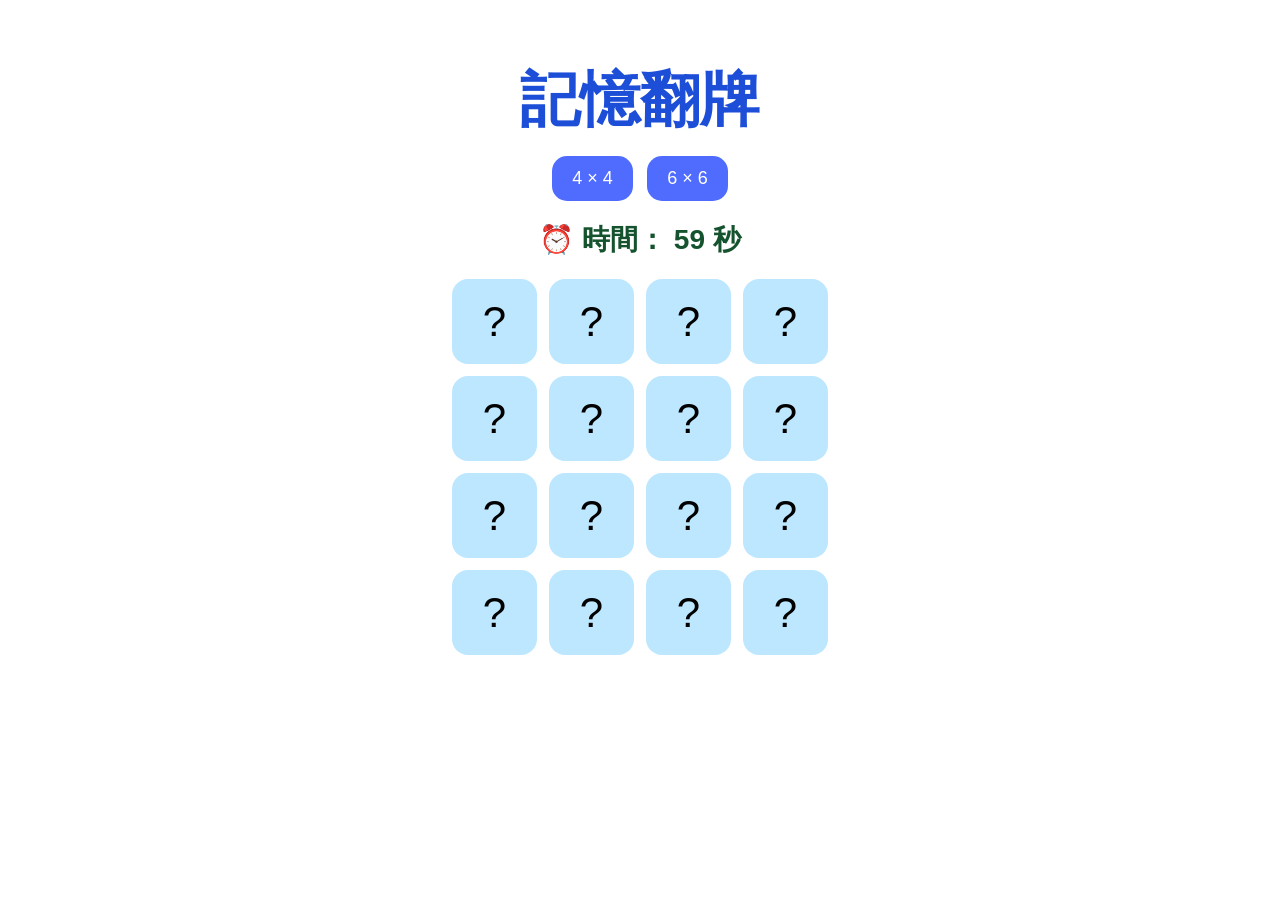
==== 記憶翻卡牌.html @ b51187d8 "Update 記憶翻卡牌.html" ====
<!DOCTYPE html>
<html lang="zh-Hant">
<head>
<meta charset="UTF-8">
<meta name="viewport" content="width=device-width, initial-scale=1.0">
<title>記憶翻牌</title>

<style>
*{
    box-sizing:border-box;
}

body{
    margin:0;
    font-family:"Microsoft JhengHei",sans-serif;
    text-align:center;

    background-image:url("background.png");
    background-size:cover;
    background-position:center;
    background-repeat:no-repeat;
    background-attachment:fixed;

    min-height:100vh;
}

.overlay{
    min-height:100vh;
    background:rgba(255,255,255,0.25);
    padding:20px;
}

h1{
    color:#1d4ed8;
    font-size:60px;
    margin-bottom:10px;
    text-shadow:2px 2px 5px white;
}

button{
    border:none;
    border-radius:15px;
    padding:12px 20px;
    margin:5px;
    font-size:18px;
    cursor:pointer;
    background:#4f6cff;
    color:white;
}

button:hover{
    opacity:0.9;
}

.info{
    font-size:28px;
    margin:15px;
    color:#14532d;
    font-weight:bold;
}

#game{
    display:grid;
    gap:12px;
    justify-content:center;
    margin-top:20px;
}

.card{
    width:85px;
    height:85px;

    display:flex;
    justify-content:center;
    align-items:center;

    background:#bde7ff;

    border-radius:16px;

    font-size:42px;
    cursor:pointer;

    user-select:none;

    transition:.3s;
}

.card.flipped{
    background:white;
}

.card.matched{
    background:#86efac;
}

.popup{
    display:none;

    position:fixed;
    inset:0;

    background:rgba(0,0,0,.5);

    justify-content:center;
    align-items:center;
}

.popup-box{
    background:white;
    padding:30px;
    border-radius:20px;
    min-width:280px;
}

.win-title{
    color:#eab308;
    font-size:32px;
}

.lose-title{
    color:#6b7280;
    font-size:32px;
}

.lose{
    animation:shake .5s;
}

@keyframes shake{
    0%{transform:translateX(0);}
    25%{transform:translateX(-10px);}
    50%{transform:translateX(10px);}
    75%{transform:translateX(-10px);}
    100%{transform:translateX(0);}
}
</style>
</head>

<body>

<div class="overlay">

<h1>記憶翻牌</h1>

<button onclick="startGame(4)">4 × 4</button>
<button onclick="startGame(6)">6 × 6</button>

<div class="info">
⏰ 時間：
<span id="timer">60</span>
秒
</div>

<div id="game"></div>

</div>

<!-- 成功 -->
<div id="winPopup" class="popup">
    <div class="popup-box">
        <div class="win-title">⭐ 恭喜完成！ ⭐</div>

        <p>你成功完成挑戰！</p>

        <button onclick="restartGame()">
            再來一局
        </button>
    </div>
</div>

<!-- 失敗 -->
<div id="losePopup" class="popup">
    <div class="popup-box lose">
        <div class="lose-title">☁️ 挑戰失敗 ☁️</div>

        <p>時間到！再試一次吧！</p>

        <button onclick="restartGame()">
            重新挑戰
        </button>
    </div>
</div>

<script>

const emojis = [
'🐶','🐱','🐰','🐻',
'🐼','🐸','🐷','🐥',
'🍎','🍓','🍋','🍇',
'⭐','🌸','☁️','🎈',
'🍀','❤️'
];

let firstCard = null;
let secondCard = null;
let lockBoard = false;

let boardSize = 4;

let timeLeft = 60;
let timerInterval;

function shuffle(array){

    for(let i=array.length-1;i>0;i--){

        let j=Math.floor(Math.random()*(i+1));

        [array[i],array[j]]=[array[j],array[i]];
    }
}

function startGame(size){

    boardSize = size;

    clearInterval(timerInterval);

    if(size===4){
        timeLeft=60;
    }else{
        timeLeft=80;
    }

    document.getElementById("timer").textContent=timeLeft;

    timerInterval=setInterval(()=>{

        timeLeft--;

        document.getElementById("timer").textContent=timeLeft;

        if(timeLeft<=0){

            clearInterval(timerInterval);

            showLose();
        }

    },1000);

    firstCard=null;
    secondCard=null;
    lockBoard=false;

    document.getElementById("winPopup").style.display="none";
    document.getElementById("losePopup").style.display="none";

    const game=document.getElementById("game");

    game.innerHTML="";

    game.style.gridTemplateColumns=`repeat(${size},85px)`;

    let pairCount=(size*size)/2;

    let cards=[
        ...emojis.slice(0,pairCount),
        ...emojis.slice(0,pairCount)
    ];

    shuffle(cards);

    cards.forEach(symbol=>{

        const card=document.createElement("div");

        card.className="card";

        card.dataset.value=symbol;

        card.textContent="?";

        card.addEventListener("click",()=>flipCard(card));

        game.appendChild(card);

    });

}

function flipCard(card){

    if(lockBoard) return;

    if(card.classList.contains("flipped")) return;

    if(card.classList.contains("matched")) return;

    card.classList.add("flipped");

    card.textContent=card.dataset.value;

    if(!firstCard){

        firstCard=card;
        return;
    }

    secondCard=card;

    lockBoard=true;

    if(firstCard.dataset.value===secondCard.dataset.value){

        firstCard.classList.add("matched");
        secondCard.classList.add("matched");

        resetTurn();

        checkWin();

    }else{

        setTimeout(()=>{

            firstCard.classList.remove("flipped");
            secondCard.classList.remove("flipped");

            firstCard.textContent="?";
            secondCard.textContent="?";

            resetTurn();

        },800);
    }
}

function resetTurn(){

    firstCard=null;
    secondCard=null;
    lockBoard=false;
}

function checkWin(){

    const matched=document.querySelectorAll(".matched").length;

    const total=document.querySelectorAll(".card").length;

    if(matched===total){

        clearInterval(timerInterval);

        document.getElementById("winPopup").style.display="flex";
    }
}

function showLose(){

    lockBoard=true;

    document.getElementById("losePopup").style.display="flex";
}

function restartGame(){

    startGame(boardSize);
}

startGame(4);

</script>

</body>
</html>
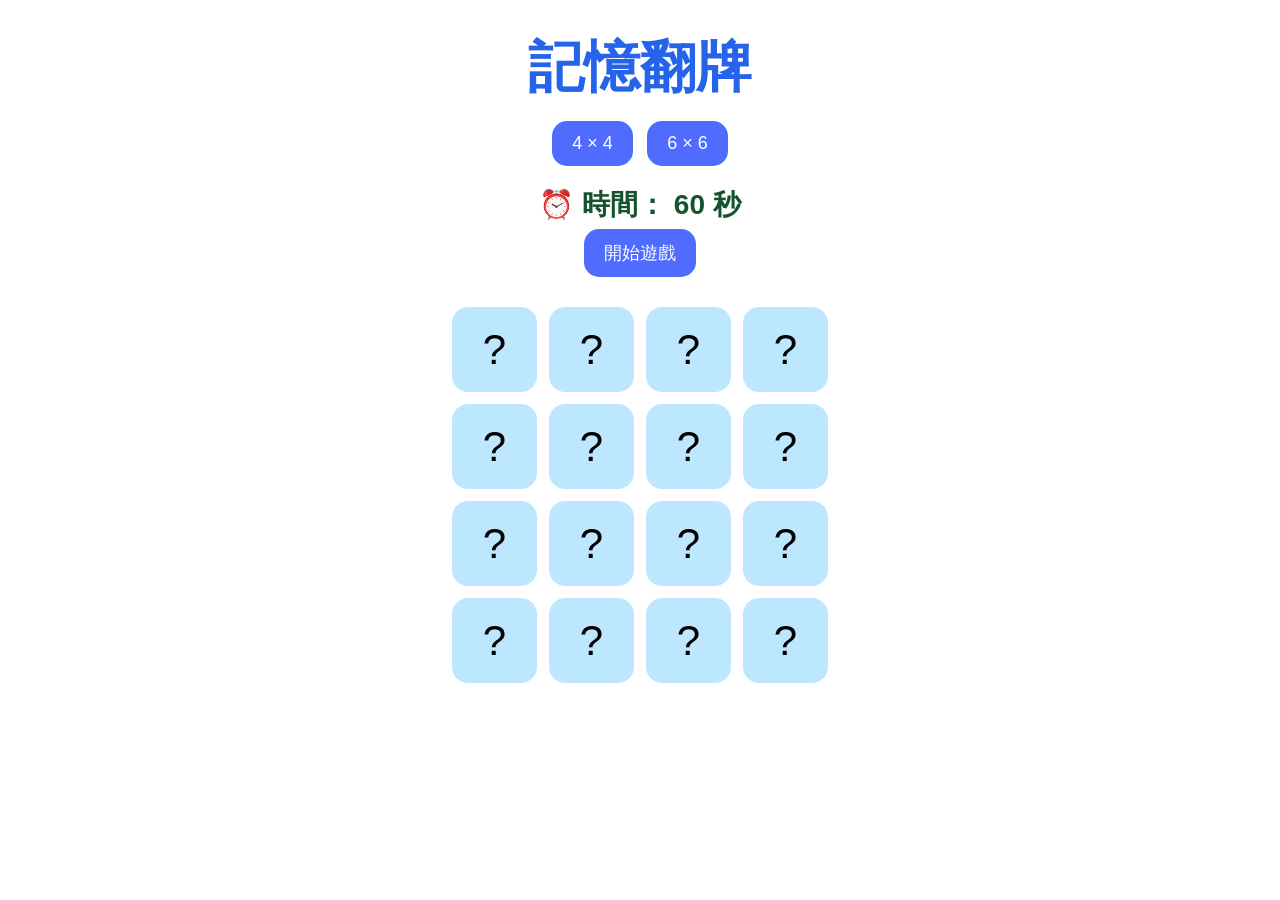
==== commit 89d0a63f: "Update 記憶翻卡牌index.html" ====
--- a/記憶翻卡牌.html
+++ b/記憶翻卡牌.html
@@ -31,9 +31,9 @@
 }
 
 h1{
-    color:#1d4ed8;
-    font-size:60px;
-    margin-bottom:10px;
+    color:#2563eb;
+    font-size:56px;
+    margin:10px;
     text-shadow:2px 2px 5px white;
 }
 
@@ -54,7 +54,7 @@
 
 .info{
     font-size:28px;
-    margin:15px;
+    margin-top:15px;
     color:#14532d;
     font-weight:bold;
 }
@@ -63,7 +63,7 @@
     display:grid;
     gap:12px;
     justify-content:center;
-    margin-top:20px;
+    margin-top:25px;
 }
 
 .card{
@@ -75,15 +75,13 @@
     align-items:center;
 
     background:#bde7ff;
-
     border-radius:16px;
 
     font-size:42px;
     cursor:pointer;
-
     user-select:none;
 
-    transition:.3s;
+    transition:0.3s;
 }
 
 .card.flipped{
@@ -100,7 +98,7 @@
     position:fixed;
     inset:0;
 
-    background:rgba(0,0,0,.5);
+    background:rgba(0,0,0,0.5);
 
     justify-content:center;
     align-items:center;
@@ -110,17 +108,17 @@
     background:white;
     padding:30px;
     border-radius:20px;
-    min-width:280px;
+    min-width:300px;
 }
 
 .win-title{
-    color:#eab308;
-    font-size:32px;
+    font-size:34px;
+    color:#f59e0b;
 }
 
 .lose-title{
+    font-size:34px;
     color:#6b7280;
-    font-size:32px;
 }
 
 .lose{
@@ -152,44 +150,56 @@
 秒
 </div>
 
+<button id="startBtn" onclick="startTimer()">
+開始遊戲
+</button>
+
 <div id="game"></div>
 
 </div>
 
 <!-- 成功 -->
 <div id="winPopup" class="popup">
-    <div class="popup-box">
-        <div class="win-title">⭐ 恭喜完成！ ⭐</div>
-
-        <p>你成功完成挑戰！</p>
-
-        <button onclick="restartGame()">
-            再來一局
-        </button>
-    </div>
+<div class="popup-box">
+
+<div class="win-title">
+⭐ 恭喜完成！ ⭐
+</div>
+
+<p>你成功完成挑戰！</p>
+
+<button onclick="restartGame()">
+再來一局
+</button>
+
+</div>
 </div>
 
 <!-- 失敗 -->
 <div id="losePopup" class="popup">
-    <div class="popup-box lose">
-        <div class="lose-title">☁️ 挑戰失敗 ☁️</div>
-
-        <p>時間到！再試一次吧！</p>
-
-        <button onclick="restartGame()">
-            重新挑戰
-        </button>
-    </div>
+<div class="popup-box lose">
+
+<div class="lose-title">
+☁️ 挑戰失敗 ☁️
+</div>
+
+<p>時間到！再試一次吧！</p>
+
+<button onclick="restartGame()">
+重新挑戰
+</button>
+
+</div>
 </div>
 
 <script>
 
 const emojis = [
-'🐶','🐱','🐰','🐻',
-'🐼','🐸','🐷','🐥',
-'🍎','🍓','🍋','🍇',
-'⭐','🌸','☁️','🎈',
-'🍀','❤️'
+'🍰','🧁','🍩','🍪',
+'🍫','🍬','🍭','🍿',
+'🍔','🍟','🍕','🌭',
+'🍎','🍓','🍇','🍉',
+'🍋','🥐'
 ];
 
 let firstCard = null;
@@ -201,6 +211,8 @@
 let timeLeft = 60;
 let timerInterval;
 
+let gameStarted = false;
+
 function shuffle(array){
 
     for(let i=array.length-1;i>0;i--){
@@ -217,71 +229,85 @@
 
     clearInterval(timerInterval);
 
-    if(size===4){
-        timeLeft=60;
+    gameStarted = false;
+
+    if(size === 4){
+        timeLeft = 60;
     }else{
-        timeLeft=80;
-    }
-
-    document.getElementById("timer").textContent=timeLeft;
-
-    timerInterval=setInterval(()=>{
-
-        timeLeft--;
-
-        document.getElementById("timer").textContent=timeLeft;
-
-        if(timeLeft<=0){
-
-            clearInterval(timerInterval);
-
-            showLose();
-        }
-
-    },1000);
-
-    firstCard=null;
-    secondCard=null;
-    lockBoard=false;
-
-    document.getElementById("winPopup").style.display="none";
-    document.getElementById("losePopup").style.display="none";
-
-    const game=document.getElementById("game");
-
-    game.innerHTML="";
-
-    game.style.gridTemplateColumns=`repeat(${size},85px)`;
-
-    let pairCount=(size*size)/2;
-
-    let cards=[
+        timeLeft = 100;
+    }
+
+    document.getElementById("timer").textContent = timeLeft;
+
+    firstCard = null;
+    secondCard = null;
+    lockBoard = false;
+
+    document.getElementById("winPopup").style.display = "none";
+    document.getElementById("losePopup").style.display = "none";
+
+    const game = document.getElementById("game");
+
+    game.innerHTML = "";
+
+    game.style.gridTemplateColumns =
+        `repeat(${size},85px)`;
+
+    let pairCount = (size * size) / 2;
+
+    let cards = [
         ...emojis.slice(0,pairCount),
         ...emojis.slice(0,pairCount)
     ];
 
     shuffle(cards);
 
-    cards.forEach(symbol=>{
-
-        const card=document.createElement("div");
-
-        card.className="card";
-
-        card.dataset.value=symbol;
-
-        card.textContent="?";
-
-        card.addEventListener("click",()=>flipCard(card));
+    cards.forEach(symbol => {
+
+        const card =
+            document.createElement("div");
+
+        card.className = "card";
+
+        card.dataset.value = symbol;
+
+        card.textContent = "?";
+
+        card.addEventListener("click",
+            ()=>flipCard(card));
 
         game.appendChild(card);
 
     });
-
+}
+
+function startTimer(){
+
+    if(gameStarted) return;
+
+    gameStarted = true;
+
+    timerInterval = setInterval(()=>{
+
+        timeLeft--;
+
+        document.getElementById("timer")
+            .textContent = timeLeft;
+
+        if(timeLeft <= 0){
+
+            clearInterval(timerInterval);
+
+            showLose();
+        }
+
+    },1000);
 }
 
 function flipCard(card){
 
+    if(!gameStarted) return;
+
     if(lockBoard) return;
 
     if(card.classList.contains("flipped")) return;
@@ -290,19 +316,19 @@
 
     card.classList.add("flipped");
 
-    card.textContent=card.dataset.value;
+    card.textContent = card.dataset.value;
 
     if(!firstCard){
 
-        firstCard=card;
+        firstCard = card;
         return;
     }
 
-    secondCard=card;
-
-    lockBoard=true;
-
-    if(firstCard.dataset.value===secondCard.dataset.value){
+    secondCard = card;
+
+    lockBoard = true;
+
+    if(firstCard.dataset.value === secondCard.dataset.value){
 
         firstCard.classList.add("matched");
         secondCard.classList.add("matched");
@@ -318,8 +344,8 @@
             firstCard.classList.remove("flipped");
             secondCard.classList.remove("flipped");
 
-            firstCard.textContent="?";
-            secondCard.textContent="?";
+            firstCard.textContent = "?";
+            secondCard.textContent = "?";
 
             resetTurn();
 
@@ -329,30 +355,34 @@
 
 function resetTurn(){
 
-    firstCard=null;
-    secondCard=null;
-    lockBoard=false;
+    firstCard = null;
+    secondCard = null;
+    lockBoard = false;
 }
 
 function checkWin(){
 
-    const matched=document.querySelectorAll(".matched").length;
-
-    const total=document.querySelectorAll(".card").length;
-
-    if(matched===total){
+    const matched =
+        document.querySelectorAll(".matched").length;
+
+    const total =
+        document.querySelectorAll(".card").length;
+
+    if(matched === total){
 
         clearInterval(timerInterval);
 
-        document.getElementById("winPopup").style.display="flex";
+        document.getElementById("winPopup")
+            .style.display = "flex";
     }
 }
 
 function showLose(){
 
-    lockBoard=true;
-
-    document.getElementById("losePopup").style.display="flex";
+    lockBoard = true;
+
+    document.getElementById("losePopup")
+        .style.display = "flex";
 }
 
 function restartGame(){
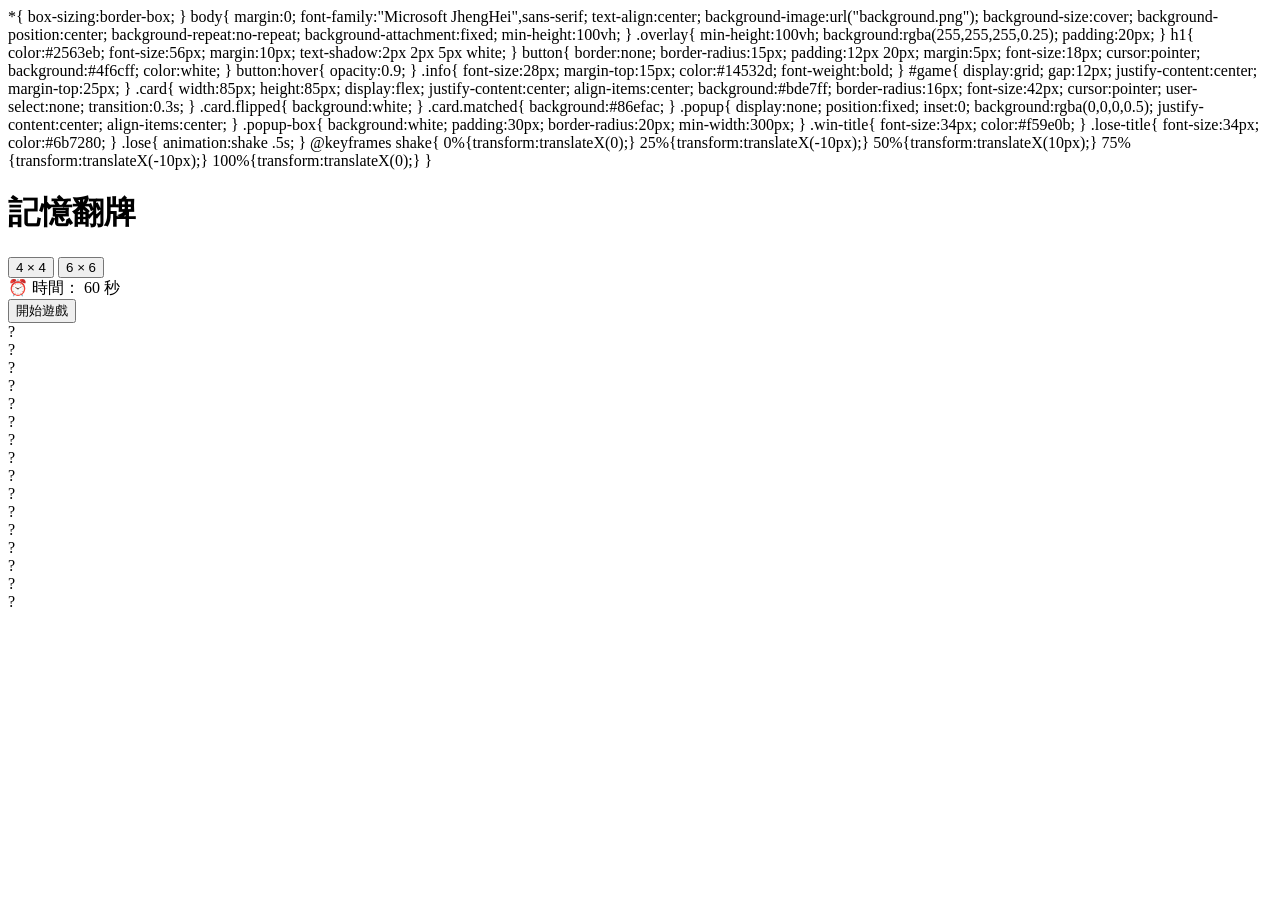
==== commit 6e9e0b04: "Update 記憶翻卡牌.html" ====
--- a/記憶翻卡牌.html
+++ b/記憶翻卡牌.html
@@ -4,6 +4,7 @@
 <meta charset="UTF-8">
 <meta name="viewport" content="width=device-width, initial-scale=1.0">
 <title>記憶翻牌</title>
+<link rel='icon'  href=''
 
 <style>
 *{
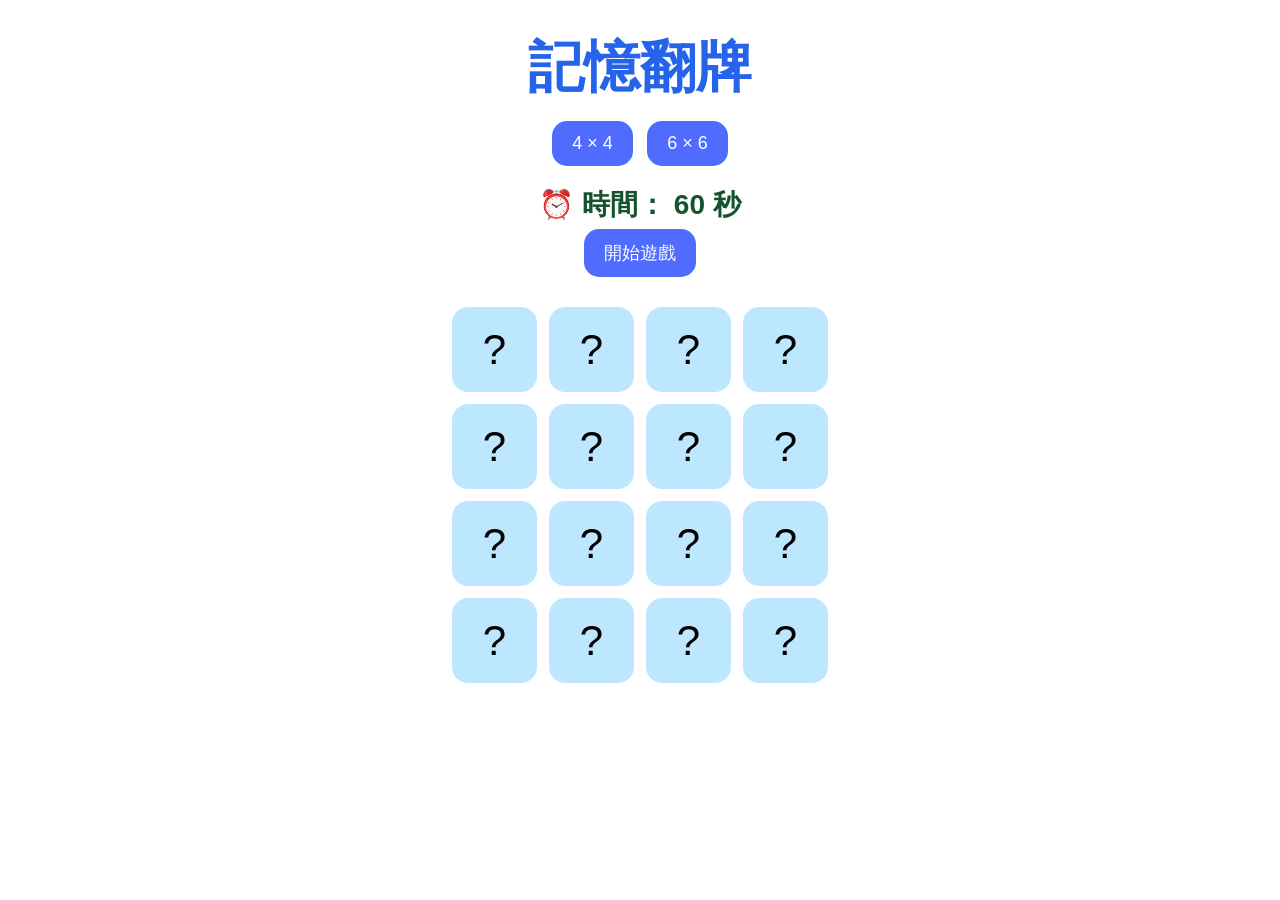
==== commit 04b9c58f: "Update 記憶翻卡牌.html" ====
--- a/記憶翻卡牌.html
+++ b/記憶翻卡牌.html
@@ -4,8 +4,7 @@
 <meta charset="UTF-8">
 <meta name="viewport" content="width=device-width, initial-scale=1.0">
 <title>記憶翻牌</title>
-<link rel='icon'  href=''
-
+<link rel='icon'  href='https://github.com/s114350/s114350.github.io/blob/main/556b9ddf-6681-49e9-bf8b-f30a82b7e025.png'>
 <style>
 *{
     box-sizing:border-box;
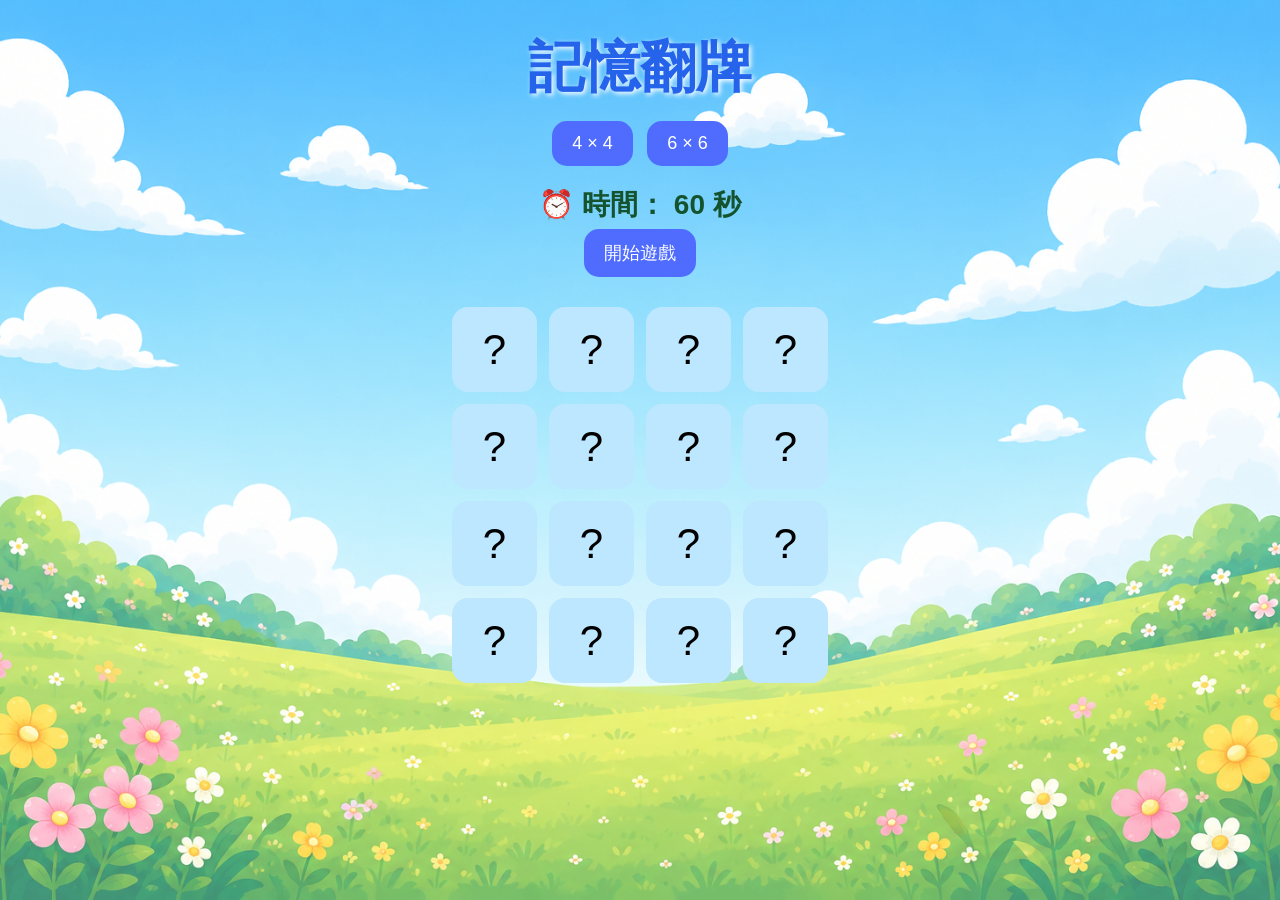
==== commit 2f6450cc: "Update 記憶翻卡牌.html" ====
--- a/記憶翻卡牌.html
+++ b/記憶翻卡牌.html
@@ -4,7 +4,7 @@
 <meta charset="UTF-8">
 <meta name="viewport" content="width=device-width, initial-scale=1.0">
 <title>記憶翻牌</title>
-<link rel='icon'  href='https://github.com/s114350/s114350.github.io/blob/main/556b9ddf-6681-49e9-bf8b-f30a82b7e025.png'>
+<link rel="icon" href="background.png">
 <style>
 *{
     box-sizing:border-box;
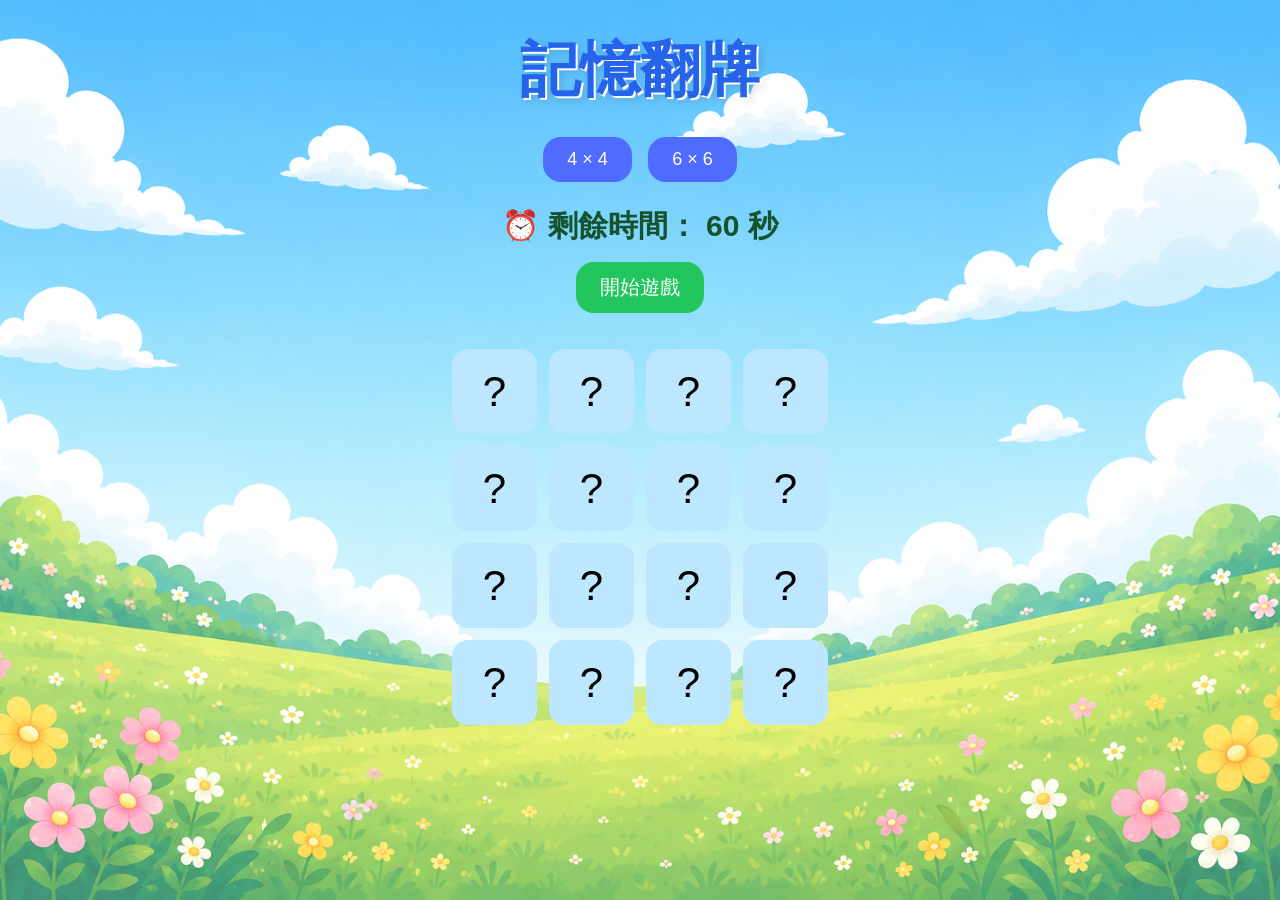
==== commit 34e6ddd5: "Update 記憶翻卡牌.html" ====
--- a/記憶翻卡牌.html
+++ b/記憶翻卡牌.html
@@ -1,398 +1,138 @@
 <!DOCTYPE html>
 <html lang="zh-Hant">
+
 <head>
+
 <meta charset="UTF-8">
-<meta name="viewport" content="width=device-width, initial-scale=1.0">
+
+<meta name="viewport"
+content="width=device-width, initial-scale=1.0">
+
 <title>記憶翻牌</title>
-<link rel="icon" href="background.png">
-<style>
-*{
-    box-sizing:border-box;
-}
 
-body{
-    margin:0;
-    font-family:"Microsoft JhengHei",sans-serif;
-    text-align:center;
+<link rel="stylesheet" href="style.css">
 
-    background-image:url("background.png");
-    background-size:cover;
-    background-position:center;
-    background-repeat:no-repeat;
-    background-attachment:fixed;
-
-    min-height:100vh;
-}
-
-.overlay{
-    min-height:100vh;
-    background:rgba(255,255,255,0.25);
-    padding:20px;
-}
-
-h1{
-    color:#2563eb;
-    font-size:56px;
-    margin:10px;
-    text-shadow:2px 2px 5px white;
-}
-
-button{
-    border:none;
-    border-radius:15px;
-    padding:12px 20px;
-    margin:5px;
-    font-size:18px;
-    cursor:pointer;
-    background:#4f6cff;
-    color:white;
-}
-
-button:hover{
-    opacity:0.9;
-}
-
-.info{
-    font-size:28px;
-    margin-top:15px;
-    color:#14532d;
-    font-weight:bold;
-}
-
-#game{
-    display:grid;
-    gap:12px;
-    justify-content:center;
-    margin-top:25px;
-}
-
-.card{
-    width:85px;
-    height:85px;
-
-    display:flex;
-    justify-content:center;
-    align-items:center;
-
-    background:#bde7ff;
-    border-radius:16px;
-
-    font-size:42px;
-    cursor:pointer;
-    user-select:none;
-
-    transition:0.3s;
-}
-
-.card.flipped{
-    background:white;
-}
-
-.card.matched{
-    background:#86efac;
-}
-
-.popup{
-    display:none;
-
-    position:fixed;
-    inset:0;
-
-    background:rgba(0,0,0,0.5);
-
-    justify-content:center;
-    align-items:center;
-}
-
-.popup-box{
-    background:white;
-    padding:30px;
-    border-radius:20px;
-    min-width:300px;
-}
-
-.win-title{
-    font-size:34px;
-    color:#f59e0b;
-}
-
-.lose-title{
-    font-size:34px;
-    color:#6b7280;
-}
-
-.lose{
-    animation:shake .5s;
-}
-
-@keyframes shake{
-    0%{transform:translateX(0);}
-    25%{transform:translateX(-10px);}
-    50%{transform:translateX(10px);}
-    75%{transform:translateX(-10px);}
-    100%{transform:translateX(0);}
-}
-</style>
 </head>
 
 <body>
 
 <div class="overlay">
 
-<h1>記憶翻牌</h1>
+    <h1>記憶翻牌</h1>
 
-<button onclick="startGame(4)">4 × 4</button>
-<button onclick="startGame(6)">6 × 6</button>
+    <div class="menu">
 
-<div class="info">
-⏰ 時間：
-<span id="timer">60</span>
-秒
-</div>
+        <button onclick="startGame(4)">
+            4 × 4
+        </button>
 
-<button id="startBtn" onclick="startTimer()">
-開始遊戲
-</button>
+        <button onclick="startGame(6)">
+            6 × 6
+        </button>
 
-<div id="game"></div>
+    </div>
+
+    <div class="timerBox">
+
+        ⏰ 剩餘時間：
+
+        <span id="timer">
+            60
+        </span>
+
+        秒
+
+    </div>
+
+    <button
+    id="startBtn"
+    class="startBtn"
+    onclick="startTimer()">
+
+        開始遊戲
+
+    </button>
+
+    <div id="game"></div>
 
 </div>
 
-<!-- 成功 -->
-<div id="winPopup" class="popup">
-<div class="popup-box">
+<!-- 成功視窗 -->
 
-<div class="win-title">
-⭐ 恭喜完成！ ⭐
+<div
+id="winPopup"
+class="popup">
+
+    <div class="popupBox">
+
+        <h2 class="winTitle">
+
+            ⭐ 恭喜完成！ ⭐
+
+        </h2>
+
+        <p>
+
+            你成功完成所有配對！
+
+        </p>
+
+        <button
+        onclick="restartGame()">
+
+            再來一局
+
+        </button>
+
+    </div>
+
 </div>
 
-<p>你成功完成挑戰！</p>
+<!-- 失敗視窗 -->
 
-<button onclick="restartGame()">
-再來一局
-</button>
+<div
+id="losePopup"
+class="popup">
+
+    <div class="popupBox loseBox">
+
+        <h2 class="loseTitle">
+
+            ☁️ 挑戰失敗 ☁️
+
+        </h2>
+
+        <p>
+
+            時間到啦！
+
+            再試一次吧！
+
+        </p>
+
+        <button
+        onclick="restartGame()">
+
+            重新挑戰
+
+        </button>
+
+    </div>
 
 </div>
+
+<!-- 彩帶容器 -->
+
+<div id="confettiContainer">
 </div>
 
-<!-- 失敗 -->
-<div id="losePopup" class="popup">
-<div class="popup-box lose">
+<!-- 水果攻擊容器 -->
 
-<div class="lose-title">
-☁️ 挑戰失敗 ☁️
+<div id="fruitContainer">
 </div>
 
-<p>時間到！再試一次吧！</p>
-
-<button onclick="restartGame()">
-重新挑戰
-</button>
-
-</div>
-</div>
-
-<script>
-
-const emojis = [
-'🍰','🧁','🍩','🍪',
-'🍫','🍬','🍭','🍿',
-'🍔','🍟','🍕','🌭',
-'🍎','🍓','🍇','🍉',
-'🍋','🥐'
-];
-
-let firstCard = null;
-let secondCard = null;
-let lockBoard = false;
-
-let boardSize = 4;
-
-let timeLeft = 60;
-let timerInterval;
-
-let gameStarted = false;
-
-function shuffle(array){
-
-    for(let i=array.length-1;i>0;i--){
-
-        let j=Math.floor(Math.random()*(i+1));
-
-        [array[i],array[j]]=[array[j],array[i]];
-    }
-}
-
-function startGame(size){
-
-    boardSize = size;
-
-    clearInterval(timerInterval);
-
-    gameStarted = false;
-
-    if(size === 4){
-        timeLeft = 60;
-    }else{
-        timeLeft = 100;
-    }
-
-    document.getElementById("timer").textContent = timeLeft;
-
-    firstCard = null;
-    secondCard = null;
-    lockBoard = false;
-
-    document.getElementById("winPopup").style.display = "none";
-    document.getElementById("losePopup").style.display = "none";
-
-    const game = document.getElementById("game");
-
-    game.innerHTML = "";
-
-    game.style.gridTemplateColumns =
-        `repeat(${size},85px)`;
-
-    let pairCount = (size * size) / 2;
-
-    let cards = [
-        ...emojis.slice(0,pairCount),
-        ...emojis.slice(0,pairCount)
-    ];
-
-    shuffle(cards);
-
-    cards.forEach(symbol => {
-
-        const card =
-            document.createElement("div");
-
-        card.className = "card";
-
-        card.dataset.value = symbol;
-
-        card.textContent = "?";
-
-        card.addEventListener("click",
-            ()=>flipCard(card));
-
-        game.appendChild(card);
-
-    });
-}
-
-function startTimer(){
-
-    if(gameStarted) return;
-
-    gameStarted = true;
-
-    timerInterval = setInterval(()=>{
-
-        timeLeft--;
-
-        document.getElementById("timer")
-            .textContent = timeLeft;
-
-        if(timeLeft <= 0){
-
-            clearInterval(timerInterval);
-
-            showLose();
-        }
-
-    },1000);
-}
-
-function flipCard(card){
-
-    if(!gameStarted) return;
-
-    if(lockBoard) return;
-
-    if(card.classList.contains("flipped")) return;
-
-    if(card.classList.contains("matched")) return;
-
-    card.classList.add("flipped");
-
-    card.textContent = card.dataset.value;
-
-    if(!firstCard){
-
-        firstCard = card;
-        return;
-    }
-
-    secondCard = card;
-
-    lockBoard = true;
-
-    if(firstCard.dataset.value === secondCard.dataset.value){
-
-        firstCard.classList.add("matched");
-        secondCard.classList.add("matched");
-
-        resetTurn();
-
-        checkWin();
-
-    }else{
-
-        setTimeout(()=>{
-
-            firstCard.classList.remove("flipped");
-            secondCard.classList.remove("flipped");
-
-            firstCard.textContent = "?";
-            secondCard.textContent = "?";
-
-            resetTurn();
-
-        },800);
-    }
-}
-
-function resetTurn(){
-
-    firstCard = null;
-    secondCard = null;
-    lockBoard = false;
-}
-
-function checkWin(){
-
-    const matched =
-        document.querySelectorAll(".matched").length;
-
-    const total =
-        document.querySelectorAll(".card").length;
-
-    if(matched === total){
-
-        clearInterval(timerInterval);
-
-        document.getElementById("winPopup")
-            .style.display = "flex";
-    }
-}
-
-function showLose(){
-
-    lockBoard = true;
-
-    document.getElementById("losePopup")
-        .style.display = "flex";
-}
-
-function restartGame(){
-
-    startGame(boardSize);
-}
-
-startGame(4);
-
-</script>
+<script src="script.js"></script>
 
 </body>
+
 </html>
--- a/style.css
+++ b/style.css
@@ -0,0 +1,349 @@
+*{
+    box-sizing:border-box;
+    margin:0;
+    padding:0;
+}
+
+body{
+
+    font-family:"Microsoft JhengHei",sans-serif;
+
+    text-align:center;
+
+    min-height:100vh;
+
+    background-image:url("background.png");
+
+    background-size:cover;
+
+    background-position:center;
+
+    background-repeat:no-repeat;
+
+    background-attachment:fixed;
+}
+
+.overlay{
+
+    min-height:100vh;
+
+    background:rgba(255,255,255,0.25);
+
+    padding:20px;
+}
+
+h1{
+
+    margin-top:10px;
+
+    font-size:60px;
+
+    color:#2563eb;
+
+    text-shadow:
+    2px 2px 0 white,
+    4px 4px 8px rgba(0,0,0,0.15);
+}
+
+.menu{
+
+    margin-top:20px;
+}
+
+button{
+
+    border:none;
+
+    border-radius:18px;
+
+    padding:12px 24px;
+
+    margin:6px;
+
+    font-size:18px;
+
+    cursor:pointer;
+
+    background:#4f6cff;
+
+    color:white;
+
+    transition:0.25s;
+}
+
+button:hover{
+
+    transform:scale(1.05);
+}
+
+.startBtn{
+
+    margin-top:15px;
+
+    background:#22c55e;
+
+    font-size:20px;
+}
+
+.timerBox{
+
+    margin-top:18px;
+
+    font-size:30px;
+
+    font-weight:bold;
+
+    color:#14532d;
+}
+
+#game{
+
+    display:grid;
+
+    justify-content:center;
+
+    gap:12px;
+
+    margin-top:30px;
+}
+
+.card{
+
+    width:85px;
+
+    height:85px;
+
+    background:#bde7ff;
+
+    border-radius:16px;
+
+    display:flex;
+
+    justify-content:center;
+
+    align-items:center;
+
+    cursor:pointer;
+
+    font-size:42px;
+
+    user-select:none;
+
+    transition:0.25s;
+}
+
+.card:hover{
+
+    transform:scale(1.05);
+}
+
+.card.flipped{
+
+    background:white;
+}
+
+.card.matched{
+
+    background:#86efac;
+}
+
+.popup{
+
+    display:none;
+
+    position:fixed;
+
+    inset:0;
+
+    background:rgba(0,0,0,0.5);
+
+    justify-content:center;
+
+    align-items:center;
+
+    z-index:1000;
+}
+
+.popupBox{
+
+    background:white;
+
+    padding:35px;
+
+    border-radius:25px;
+
+    min-width:320px;
+
+    box-shadow:
+    0 10px 25px rgba(0,0,0,0.2);
+
+    animation:popupShow 0.4s;
+}
+
+@keyframes popupShow{
+
+    from{
+
+        transform:scale(0.7);
+
+        opacity:0;
+    }
+
+    to{
+
+        transform:scale(1);
+
+        opacity:1;
+    }
+}
+
+.winTitle{
+
+    color:#f59e0b;
+
+    font-size:34px;
+
+    margin-bottom:12px;
+}
+
+.loseTitle{
+
+    color:#6b7280;
+
+    font-size:34px;
+
+    margin-bottom:12px;
+}
+
+.loseBox{
+
+    animation:
+    popupShow 0.4s,
+    shake 0.6s;
+}
+
+@keyframes shake{
+
+    0%{
+        transform:translateX(0);
+    }
+
+    20%{
+        transform:translateX(-10px);
+    }
+
+    40%{
+        transform:translateX(10px);
+    }
+
+    60%{
+        transform:translateX(-10px);
+    }
+
+    80%{
+        transform:translateX(10px);
+    }
+
+    100%{
+        transform:translateX(0);
+    }
+}
+
+/* ===== 彩帶 ===== */
+
+.confetti{
+
+    position:fixed;
+
+    width:12px;
+
+    height:12px;
+
+    z-index:999;
+
+    pointer-events:none;
+
+    animation:fall 3s linear forwards;
+}
+
+@keyframes fall{
+
+    0%{
+
+        transform:
+        translateY(-100px)
+        rotate(0deg);
+
+        opacity:1;
+    }
+
+    100%{
+
+        transform:
+        translateY(110vh)
+        rotate(720deg);
+
+        opacity:0;
+    }
+}
+
+/* ===== 水果攻擊 ===== */
+
+.fruit{
+
+    position:fixed;
+
+    font-size:60px;
+
+    pointer-events:none;
+
+    z-index:999;
+
+    animation:
+    fruitThrow 1.5s ease-out forwards;
+}
+
+@keyframes fruitThrow{
+
+    0%{
+
+        transform:
+        translateY(-200px)
+        scale(0.5)
+        rotate(0deg);
+
+        opacity:1;
+    }
+
+    100%{
+
+        transform:
+        translateY(60vh)
+        scale(3)
+        rotate(720deg);
+
+        opacity:0;
+    }
+}
+
+@media(max-width:600px){
+
+    h1{
+
+        font-size:42px;
+    }
+
+    .card{
+
+        width:70px;
+
+        height:70px;
+
+        font-size:34px;
+    }
+
+    .timerBox{
+
+        font-size:24px;
+    }
+}
